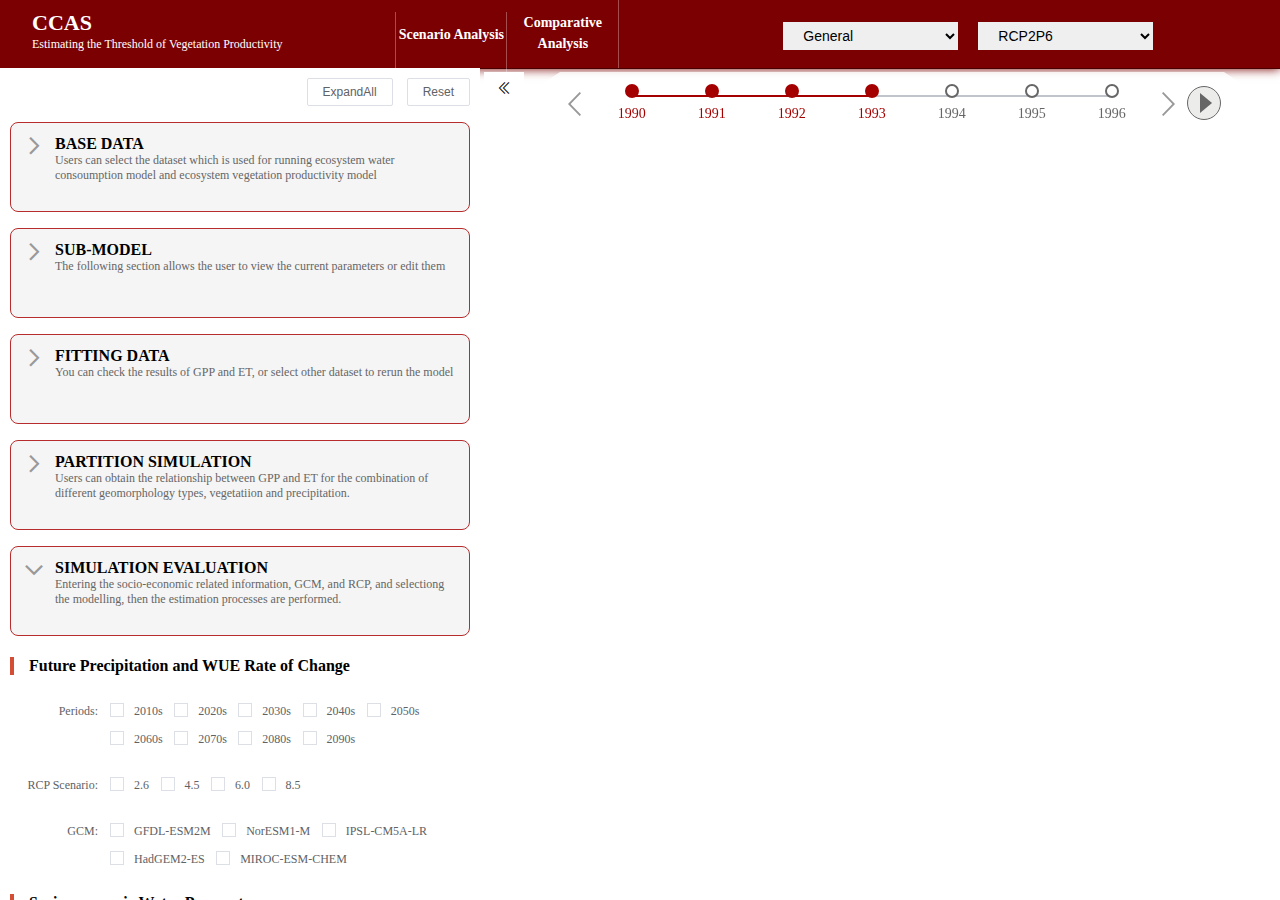
==== p/ccas/index.html @ d7fca5d3 "增加ccas项目" ====
<!DOCTYPE html><html><head><meta charset=utf-8><meta name=viewport content="width=device-width,initial-scale=1"><title>CCAS - 黄土高原承载力系统</title><link rel=stylesheet href=http://117.34.95.115/lib/wonou-icon/wonou-icon.css><style>html,
    body,
    #app {
      height: 100%;
      width: 100%;
      padding: 0;
      margin: 0;
    }</style><link href=static/css/app.ff9fa188bbeef1543e793f206a424301.css rel=stylesheet></head><body><div id=app></div><script type=text/javascript src=static/js/manifest.2c0a1e0416fcddb64b8f.js></script><script type=text/javascript src=static/js/vendor.f7cb17c8769a72279b3d.js></script><script type=text/javascript src=static/js/app.88f7b5329871ac5a05b2.js></script></body></html>
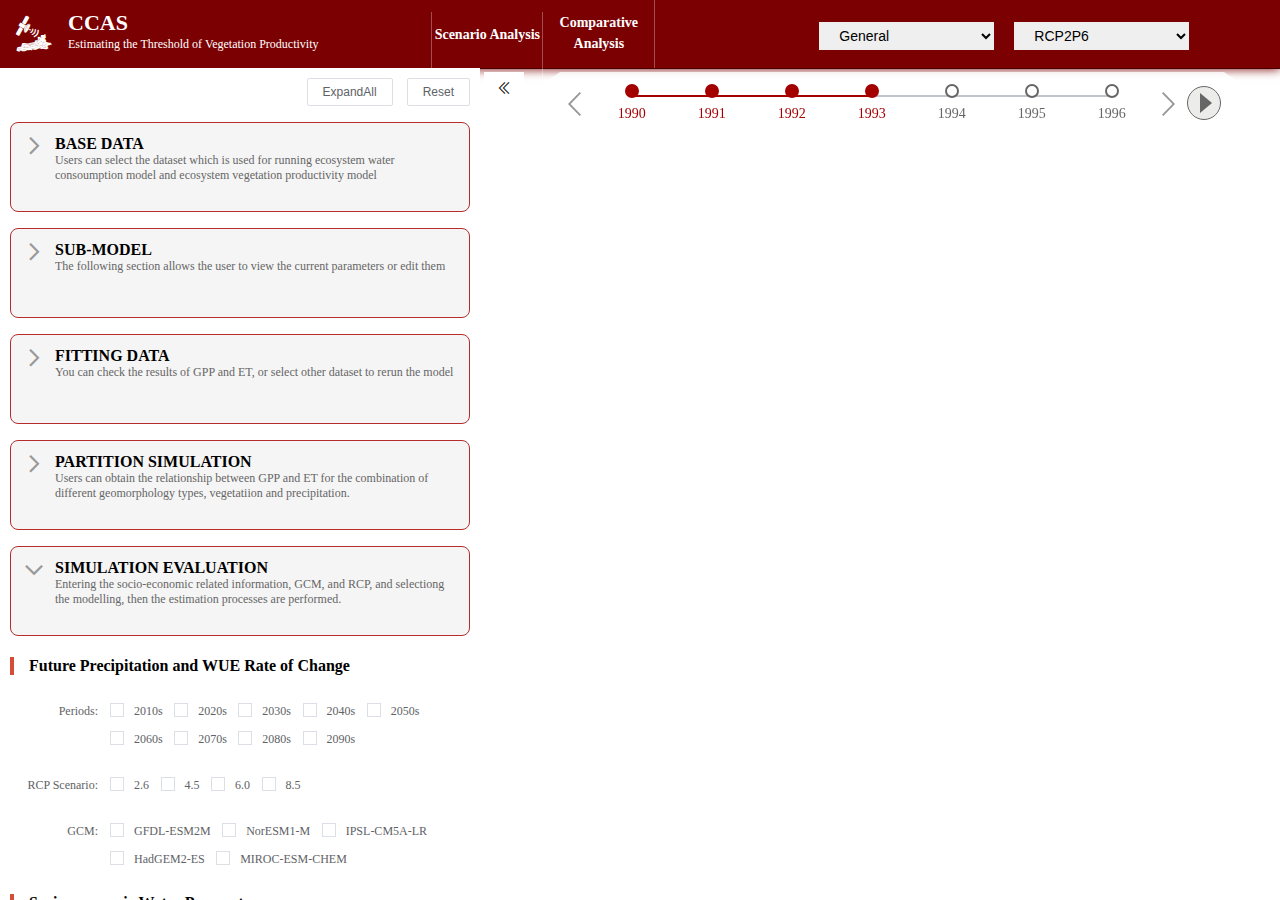
==== commit 2e3615b2: "更新CCAS首页icon链接" ====
--- a/p/ccas/index.html
+++ b/p/ccas/index.html
@@ -1,4 +1,4 @@
-<!DOCTYPE html><html><head><meta charset=utf-8><meta name=viewport content="width=device-width,initial-scale=1"><title>CCAS - 黄土高原承载力系统</title><link rel=stylesheet href=http://117.34.95.115/lib/wonou-icon/wonou-icon.css><style>html,
+<!DOCTYPE html><html><head><meta charset=utf-8><meta name=viewport content="width=device-width,initial-scale=1"><title>CCAS - 黄土高原承载力系统</title><link rel=stylesheet href=https://igreenearthfe.github.io/lib/wonou-icon/wonou-icon.css><style>html,
     body,
     #app {
       height: 100%;
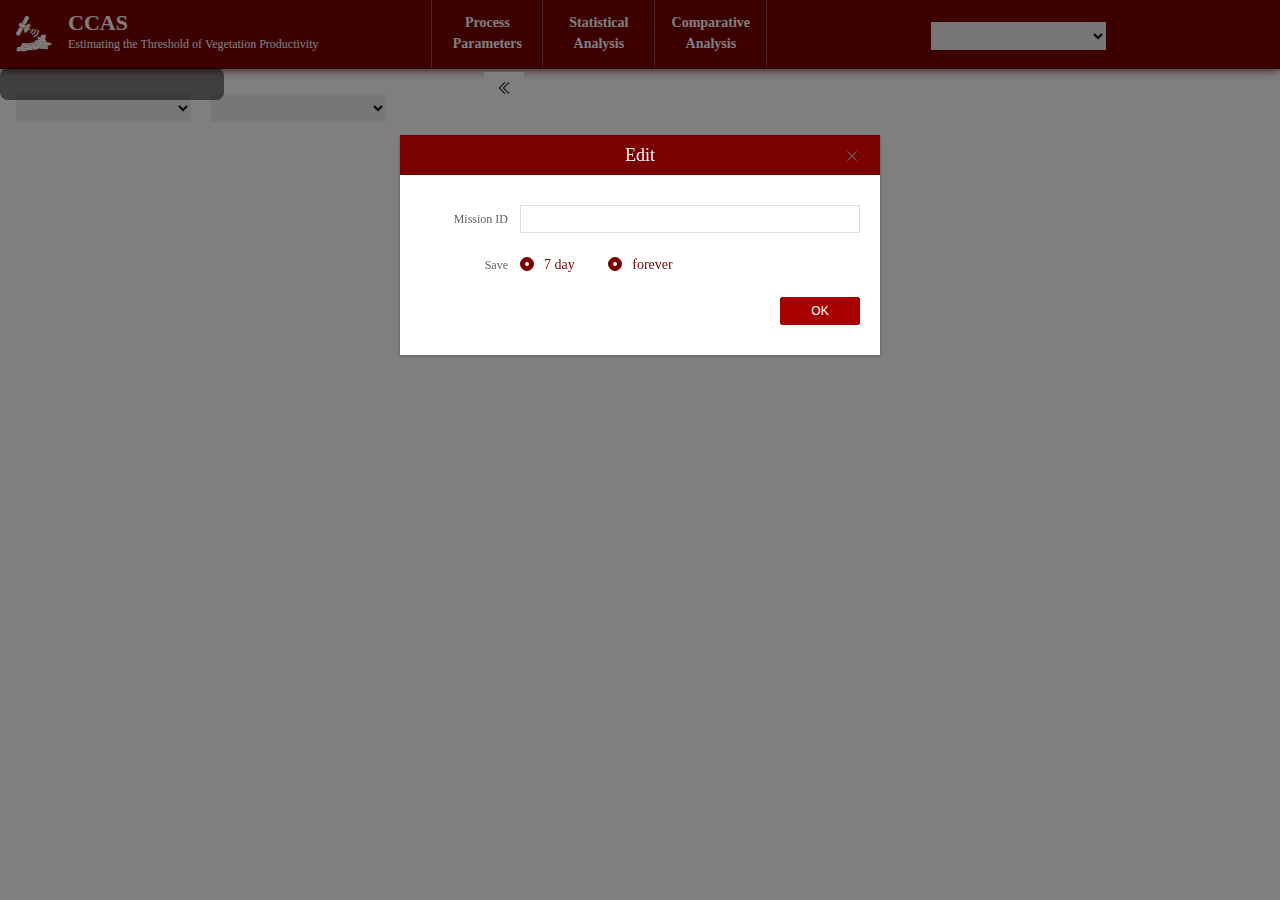
==== commit 6faf41fa: "更新CCAS" ====
--- a/p/ccas/index.html
+++ b/p/ccas/index.html
@@ -5,4 +5,4 @@
       width: 100%;
       padding: 0;
       margin: 0;
-    }</style><link href=static/css/app.ff9fa188bbeef1543e793f206a424301.css rel=stylesheet></head><body><div id=app></div><script type=text/javascript src=static/js/manifest.2c0a1e0416fcddb64b8f.js></script><script type=text/javascript src=static/js/vendor.f7cb17c8769a72279b3d.js></script><script type=text/javascript src=static/js/app.88f7b5329871ac5a05b2.js></script></body></html>+    }</style><link href=static/css/app.e136f8dde4bf0bb7da5e27ee70fa4b03.css rel=stylesheet></head><body><div id=app></div><script type=text/javascript src=static/js/manifest.51f752ed57a6137628ad.js></script><script type=text/javascript src=static/js/vendor.83a595052b6ca8266bb8.js></script><script type=text/javascript src=static/js/app.2703d41fc7ea8905e73c.js></script></body></html>